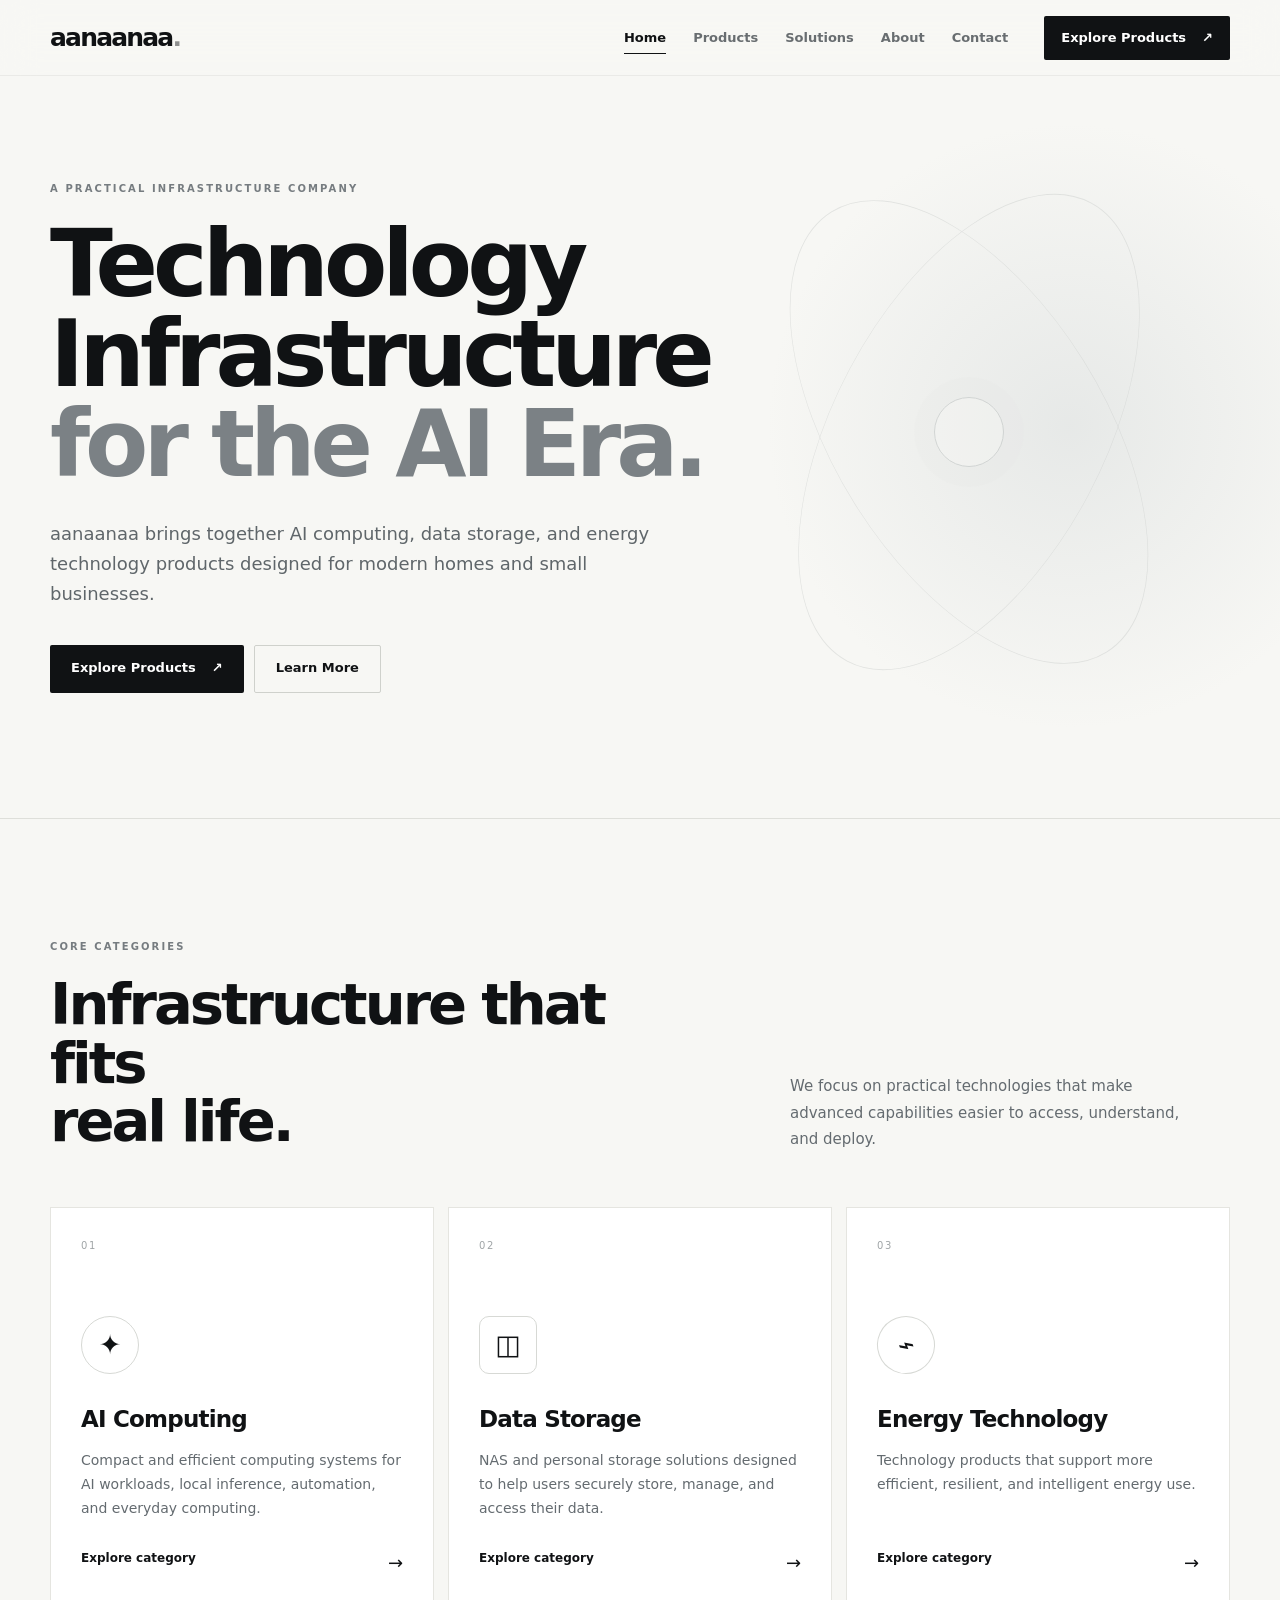
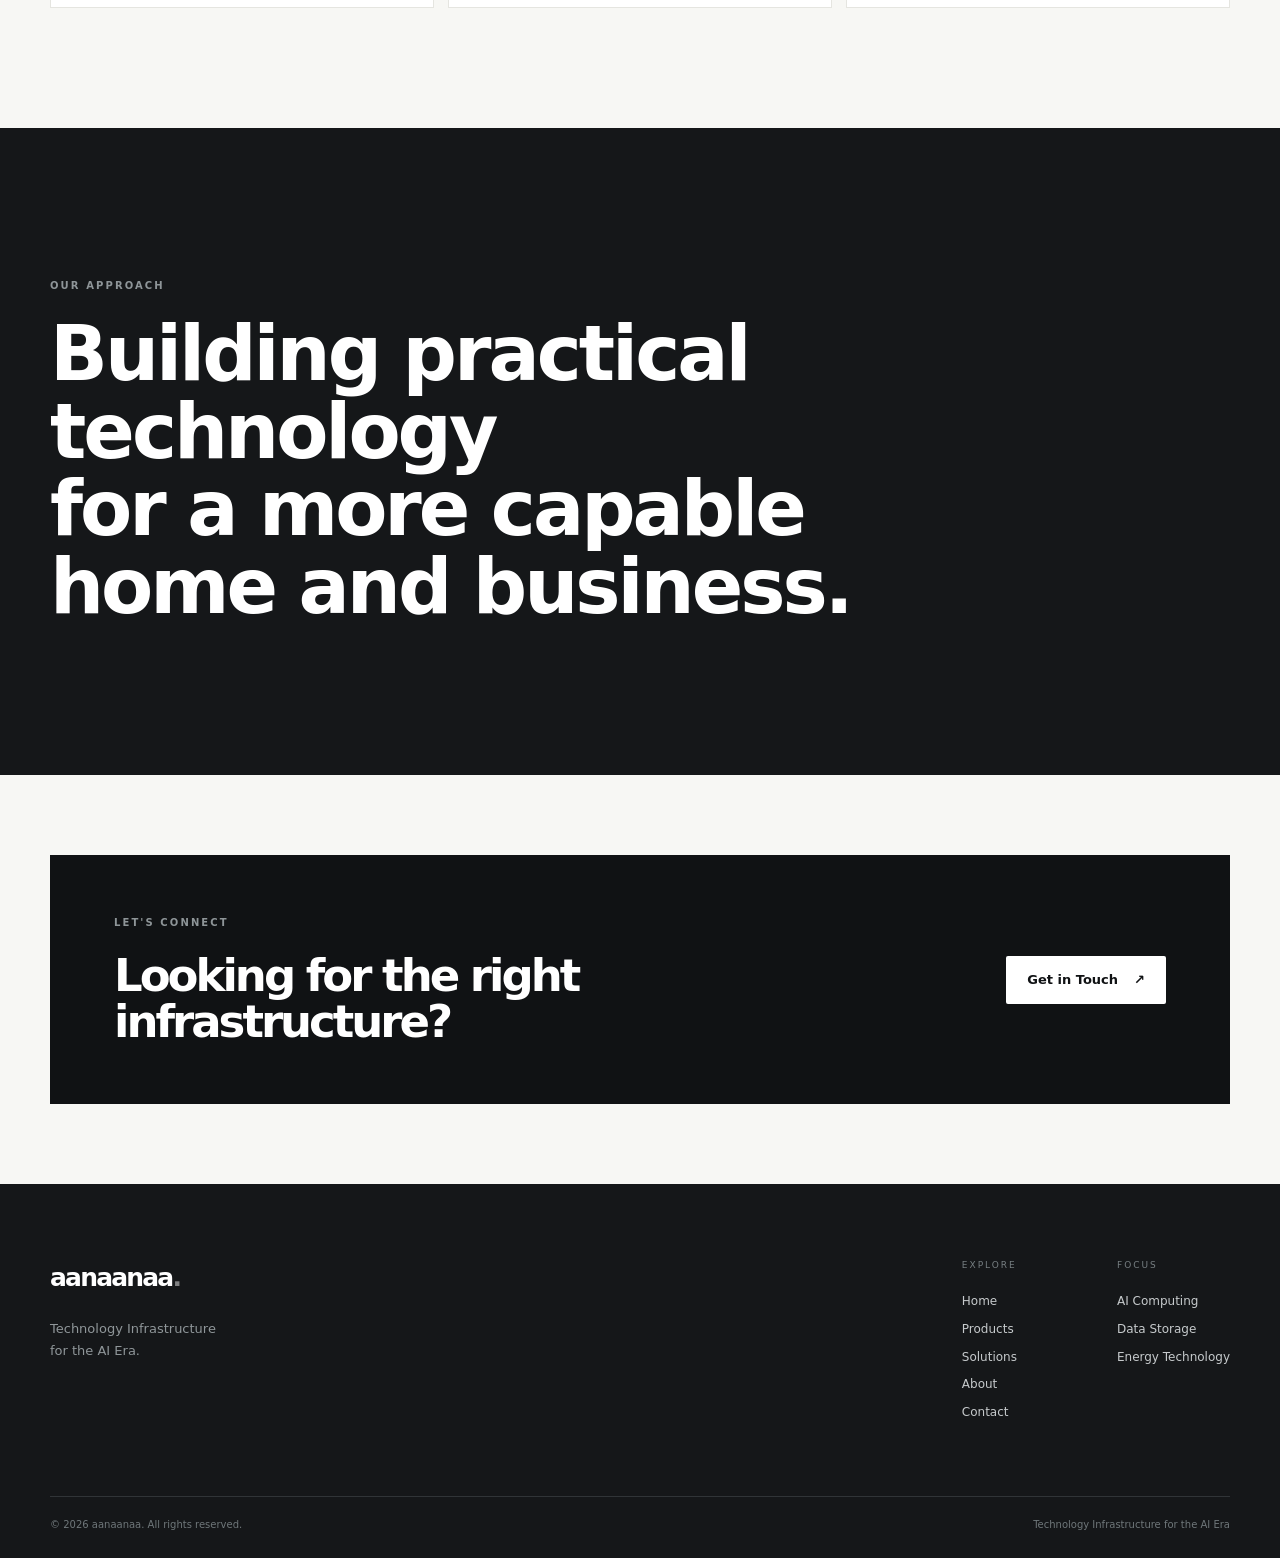
==== index.html @ 5a6df0cb "Add files via upload" ====
<!doctype html>
<html lang="en">
<head>
  <meta charset="UTF-8">
  <meta name="viewport" content="width=device-width, initial-scale=1.0">
  <meta name="description" content="aanaanaa — Technology Infrastructure for the AI Era. AI computing, data storage, and energy technology for modern homes and small businesses.">
  <meta name="theme-color" content="#f7f7f4">
  <title>aanaanaa — Technology Infrastructure for the AI Era</title>
  <link rel="icon" href="assets/favicon.svg" type="image/svg+xml">
  <link rel="stylesheet" href="assets/styles.css">
</head>
<body>
  <div id="site-header"></div>
  <main>
    <section class="hero">
      <div class="grid-glow"></div>
      <div class="container hero-inner">
        <div class="eyebrow reveal">A PRACTICAL INFRASTRUCTURE COMPANY</div>
        <h1 class="reveal delay-1">Technology Infrastructure<br><span>for the AI Era.</span></h1>
        <p class="hero-copy reveal delay-2">aanaanaa brings together AI computing, data storage, and energy technology products designed for modern homes and small businesses.</p>
        <div class="hero-actions reveal delay-3">
          <a class="button button-dark" href="products.html">Explore Products <span>↗</span></a>
          <a class="button button-ghost" href="about.html">Learn More</a>
        </div>
      </div>
      <div class="hero-orbit" aria-hidden="true">
        <div class="orbit orbit-a"></div><div class="orbit orbit-b"></div><div class="orbit-core"></div>
      </div>
    </section>

    <section class="section categories">
      <div class="container">
        <div class="section-heading">
          <div>
            <div class="eyebrow">CORE CATEGORIES</div>
            <h2>Infrastructure that fits<br>real life.</h2>
          </div>
          <p>We focus on practical technologies that make advanced capabilities easier to access, understand, and deploy.</p>
        </div>
        <div class="category-grid">
          <a class="category-card reveal" href="products.html#ai-computing">
            <div class="card-number">01</div>
            <div class="icon icon-ai">✦</div>
            <h3>AI Computing</h3>
            <p>Compact and efficient computing systems for AI workloads, local inference, automation, and everyday computing.</p>
            <span class="card-link">Explore category <b>→</b></span>
          </a>
          <a class="category-card reveal delay-1" href="products.html#data-storage">
            <div class="card-number">02</div>
            <div class="icon icon-storage">◫</div>
            <h3>Data Storage</h3>
            <p>NAS and personal storage solutions designed to help users securely store, manage, and access their data.</p>
            <span class="card-link">Explore category <b>→</b></span>
          </a>
          <a class="category-card reveal delay-2" href="products.html#energy">
            <div class="card-number">03</div>
            <div class="icon icon-energy">⌁</div>
            <h3>Energy Technology</h3>
            <p>Technology products that support more efficient, resilient, and intelligent energy use.</p>
            <span class="card-link">Explore category <b>→</b></span>
          </a>
        </div>
      </div>
    </section>

    <section class="statement">
      <div class="container statement-inner">
        <div class="eyebrow">OUR APPROACH</div>
        <h2>Building practical technology<br>for a more capable home and business.</h2>
      </div>
    </section>

    <section class="section home-cta">
      <div class="container cta-panel">
        <div>
          <div class="eyebrow">LET'S CONNECT</div>
          <h2>Looking for the right<br>infrastructure?</h2>
        </div>
        <a class="button button-light" href="contact.html">Get in Touch <span>↗</span></a>
      </div>
    </section>
  </main>
  <div id="site-footer"></div>
  <script src="assets/site.js"></script>
</body>
</html>
---- assets/styles.css ----
:root{--ink:#101214;--muted:#646b70;--paper:#f7f7f4;--white:#fff;--line:#dedfda;--soft:#ecece7;--dark:#151719;--max:1180px}
*{box-sizing:border-box}html{scroll-behavior:smooth}body{margin:0;background:var(--paper);color:var(--ink);font-family:Inter,ui-sans-serif,system-ui,-apple-system,BlinkMacSystemFont,"Segoe UI",sans-serif;line-height:1.55;-webkit-font-smoothing:antialiased}a{color:inherit;text-decoration:none}button,input,textarea{font:inherit}.container{width:min(calc(100% - 48px),var(--max));margin:auto}.site-header{height:76px;position:sticky;top:0;z-index:50;background:rgba(247,247,244,.88);backdrop-filter:blur(18px);border-bottom:1px solid rgba(0,0,0,.05)}.nav-wrap{height:76px;display:flex;align-items:center;gap:36px}.logo{font-size:25px;font-weight:760;letter-spacing:-1.8px}.logo span{opacity:.45}.nav{display:flex;align-items:center;gap:27px;margin-left:auto}.nav a{font-size:13px;font-weight:600;color:#686d70;position:relative;padding:8px 0}.nav a:after{content:"";position:absolute;left:0;bottom:2px;width:0;height:1px;background:var(--ink);transition:.25s}.nav a:hover,.nav a.active{color:var(--ink)}.nav a:hover:after,.nav a.active:after{width:100%}.nav-cta,.button{display:inline-flex;align-items:center;justify-content:center;gap:16px;border:0;cursor:pointer;font-weight:650;font-size:13px;transition:transform .25s,background .25s,box-shadow .25s}.nav-cta{background:var(--ink);color:white;padding:12px 17px;border-radius:2px}.nav-cta:hover,.button:hover{transform:translateY(-2px)}.menu-toggle{display:none;margin-left:auto;background:none;border:0;width:40px;height:40px}.menu-toggle span{display:block;width:22px;height:1px;background:var(--ink);margin:6px auto}
.hero{min-height:690px;position:relative;overflow:hidden;border-bottom:1px solid var(--line);display:flex;align-items:center}.hero-inner{position:relative;z-index:2;padding:105px 0 125px}.eyebrow{font-size:10px;letter-spacing:2.1px;font-weight:750;color:#767c80;margin-bottom:22px}.hero h1{font-size:clamp(54px,7.2vw,94px);line-height:.98;letter-spacing:-5px;max-width:930px;margin:0 0 30px;font-weight:730}.hero h1 span{color:#7b8185}.hero-copy{max-width:600px;font-size:18px;line-height:1.65;color:#5f666a;margin:0 0 36px}.hero-actions{display:flex;gap:10px}.button{min-height:48px;padding:0 21px;border-radius:2px}.button-dark{background:var(--ink);color:#fff}.button-dark:hover{background:#303337}.button-ghost{border:1px solid #cfd1cc;color:var(--ink);background:transparent}.button-light{background:#fff;color:var(--ink)}.grid-glow{position:absolute;width:680px;height:680px;right:-130px;top:10px;background:radial-gradient(circle at center,rgba(188,196,199,.28),transparent 63%)}.hero-orbit{position:absolute;right:4%;top:13%;width:520px;height:520px;opacity:.45}.orbit{position:absolute;border:1px solid #c9ccca;border-radius:50%;inset:0}.orbit-a{transform:rotate(28deg) scaleX(.52)}.orbit-b{transform:rotate(-32deg) scaleX(.52)}.orbit-core{position:absolute;width:70px;height:70px;border:1px solid #afb4b4;border-radius:50%;left:calc(50% - 35px);top:calc(50% - 35px);background:rgba(247,247,244,.75);box-shadow:0 0 0 20px rgba(200,205,205,.08)}
.section{padding:120px 0}.section-heading{display:grid;grid-template-columns:1.2fr .8fr;gap:80px;align-items:end;margin-bottom:55px}.section-heading h2,.statement h2,.cta-panel h2{font-size:clamp(38px,4.5vw,61px);line-height:1.02;letter-spacing:-3px;margin:0;font-weight:700}.section-heading p{margin:0;color:var(--muted);font-size:15px;max-width:390px;line-height:1.75}.category-grid{display:grid;grid-template-columns:repeat(3,1fr);gap:14px}.category-card{background:#fff;border:1px solid #e5e5e0;padding:30px;min-height:390px;position:relative;transition:.3s;display:flex;flex-direction:column}.category-card:hover{transform:translateY(-6px);box-shadow:0 18px 50px rgba(0,0,0,.08)}.card-number{font-size:10px;letter-spacing:1.6px;color:#a0a5a7}.icon{width:58px;height:58px;border:1px solid #d7d9d5;display:grid;place-items:center;font-size:27px;margin:62px 0 28px}.icon-ai{border-radius:50%}.icon-storage{border-radius:10px}.icon-energy{border-radius:50%;transform:rotate(-20deg)}.category-card h3{font-size:23px;letter-spacing:-.8px;margin:0 0 12px}.category-card p{font-size:14px;color:var(--muted);line-height:1.7;margin:0}.card-link{margin-top:auto;padding-top:28px;font-size:12px;font-weight:700}.card-link b{float:right;font-size:18px;font-weight:400}.statement{background:var(--dark);color:#fff;padding:150px 0}.statement .eyebrow{color:#8e9598}.statement h2{font-size:clamp(42px,6vw,76px);max-width:930px}.home-cta{padding:80px 0}.cta-panel{background:var(--ink);color:#fff;padding:60px 64px;display:flex;align-items:center;justify-content:space-between;gap:40px}.cta-panel .eyebrow{color:#8e9598}.cta-panel h2{font-size:45px}.page-hero{padding:125px 0 100px;border-bottom:1px solid var(--line)}.page-hero h1{font-size:clamp(52px,7vw,88px);line-height:.98;letter-spacing:-5px;margin:0 0 30px}.page-lead{font-size:18px;max-width:650px;color:var(--muted);line-height:1.65}.product-section{padding-top:105px}.product-section.alt{background:#f0f0ec}.product-heading{display:grid;grid-template-columns:1fr 390px;gap:70px;align-items:end;margin-bottom:45px}.product-heading h2{font-size:45px;letter-spacing:-2px;margin:0}.product-heading p{margin:0;color:var(--muted);font-size:14px}.product-grid{display:grid;grid-template-columns:repeat(4,1fr);gap:14px}.product-card{background:#fff;border:1px solid #e1e2dd;transition:.3s}.product-card:hover{transform:translateY(-4px);box-shadow:0 15px 40px rgba(0,0,0,.07)}.product-visual{height:205px;background:#e7e8e4;display:grid;place-items:center;overflow:hidden;position:relative}.product-visual span{font-size:11px;letter-spacing:3px;font-weight:800;color:#8b9192}.visual-compute:before,.visual-edge:before,.visual-local:before,.visual-high:before{content:"";position:absolute;width:90px;height:90px;border:1px solid #9da3a4;transform:rotate(45deg)}.visual-compute:after,.visual-edge:after,.visual-local:after,.visual-high:after{content:"";position:absolute;width:25px;height:25px;border:1px solid #9da3a4;border-radius:50%}.visual-nas:before,.visual-network:before,.visual-cloud:before,.visual-access:before{content:"";width:100px;height:70px;border:1px solid #9da3a4;box-shadow:0 14px 0 -13px #9da3a4,0 28px 0 -13px #9da3a4}.visual-home-energy:before,.visual-battery:before,.visual-solar:before,.visual-smart:before{content:"";width:120px;height:55px;border:1px solid #9da3a4;border-radius:100px}.visual-solar:after{content:"";position:absolute;width:1px;height:100px;background:#9da3a4}.product-meta{padding:23px}.product-meta small{font-size:9px;letter-spacing:1.5px;color:#94999b}.product-meta h3{font-size:17px;letter-spacing:-.3px;line-height:1.25;margin:9px 0 9px}.product-meta p{font-size:12px;color:var(--muted);line-height:1.6;margin:0}.solution-grid{display:grid;grid-template-columns:1fr 1fr;gap:14px}.solution-card{background:#fff;border:1px solid #e1e2dd}.solution-card.large{grid-column:span 2;display:grid;grid-template-columns:1.15fr .85fr}.solution-art{min-height:285px;background:#e7e8e4;position:relative;overflow:hidden}.solution-copy{padding:32px}.solution-copy .eyebrow{margin-bottom:16px}.solution-copy h2{font-size:28px;letter-spacing:-1px;margin:0 0 12px}.solution-copy p{font-size:14px;color:var(--muted);margin:0;line-height:1.7}.art-ai i{position:absolute;border:1px solid #a4aaab;border-radius:50%;width:180px;height:180px;left:50%;top:50%;transform:translate(-50%,-50%)}.art-ai i:nth-child(2){transform:translate(-50%,-50%) rotate(60deg) scaleX(.55)}.art-ai i:nth-child(3){transform:translate(-50%,-50%) rotate(-60deg) scaleX(.55)}.art-data .data-stack{position:absolute;left:50%;top:50%;width:130px;height:80px;border:1px solid #9da3a4;transform:translate(-50%,-50%);box-shadow:0 18px 0 -1px #e7e8e4,0 18px 0 0 #9da3a4,0 36px 0 -1px #e7e8e4,0 36px 0 0 #9da3a4}.art-energy .energy-line{position:absolute;left:20%;right:20%;top:52%;height:1px;background:#9da3a4;transform:rotate(-15deg);box-shadow:0 30px 0 #b6bbbc}.art-business{display:flex;align-items:center;justify-content:center}.art-business span{font-size:10px;letter-spacing:2px;color:#7d8385}.two-col{display:grid;grid-template-columns:1fr 1fr;gap:80px}.prose{max-width:650px}.prose p{font-size:17px;color:var(--muted);line-height:1.8}.prose .lead{font-size:26px;color:var(--ink);line-height:1.45;letter-spacing:-.6px;margin-top:0}.values{background:#efefeb}.value-grid{display:grid;grid-template-columns:repeat(3,1fr);gap:14px}.value-grid article{background:#fff;padding:35px;min-height:230px;border:1px solid #e1e2dd}.value-grid span{font-size:10px;letter-spacing:2px;color:#909597}.value-grid h3{font-size:21px;letter-spacing:-.5px;margin:48px 0 10px}.value-grid p{font-size:13px;color:var(--muted);line-height:1.65}.contact-section{padding-top:80px}.contact-layout{display:grid;grid-template-columns:.8fr 1.2fr;gap:110px}.contact-note h2{font-size:54px;line-height:1.02;letter-spacing:-3px;margin:0 0 25px}.contact-note p{color:var(--muted);font-size:15px;line-height:1.75;max-width:390px}.contact-rule{height:1px;background:var(--line);margin:40px 0 18px}.contact-note small{font-size:11px;line-height:1.6;color:#8b9092;display:block;max-width:390px}.contact-form{display:flex;flex-direction:column;gap:27px}.contact-form label{font-size:12px;font-weight:700}.contact-form label>span{color:#8d5b5b}.contact-form label small{font-weight:400;color:#9a9ea0;margin-left:7px}.contact-form input,.contact-form textarea{display:block;width:100%;border:0;border-bottom:1px solid #bfc2be;background:transparent;padding:13px 0 12px;outline:none;border-radius:0;color:var(--ink);resize:vertical}.contact-form input:focus,.contact-form textarea:focus{border-color:var(--ink)}.contact-form input.invalid,.contact-form textarea.invalid{border-color:#a76565}.contact-form em{display:none;font-size:10px;color:#a76565;font-style:normal;margin-top:5px}.contact-form input.invalid+em,.contact-form textarea.invalid+em{display:block}.form-status{font-size:12px;line-height:1.6}.form-status.success{color:#526858}.form-status.error{color:#9b5d5d}.site-footer{background:var(--dark);color:#fff;padding:75px 0 25px}.footer-top{display:flex;justify-content:space-between;gap:60px;padding-bottom:75px}.logo-light{color:#fff}.footer-top p{font-size:13px;color:#8f9699;line-height:1.7;margin:20px 0 0}.footer-links{display:flex;gap:100px}.footer-links div{display:flex;flex-direction:column;gap:9px}.footer-links small{font-size:9px;letter-spacing:2px;color:#777f82;margin-bottom:10px}.footer-links a{font-size:12px;color:#c6cacc}.footer-links a:hover{color:#fff}.footer-bottom{border-top:1px solid #303437;padding-top:20px;display:flex;justify-content:space-between;color:#6f777a;font-size:10px}.reveal{opacity:0;transform:translateY(16px);transition:opacity .7s ease,transform .7s ease}.reveal.visible{opacity:1;transform:none}.delay-1{transition-delay:.08s}.delay-2{transition-delay:.16s}.delay-3{transition-delay:.24s}
@media(max-width:900px){.container{width:min(calc(100% - 32px),var(--max))}.nav{display:none}.nav-cta{display:none}.menu-toggle{display:block}.menu-open .nav{display:flex;position:absolute;top:76px;left:0;right:0;background:var(--paper);border-bottom:1px solid var(--line);padding:20px 16px;flex-direction:column;align-items:flex-start;gap:4px}.menu-open .nav a{width:100%;padding:12px 0}.hero{min-height:650px}.hero-orbit{right:-170px;top:30%;width:400px;height:400px;opacity:.25}.hero h1,.page-hero h1{letter-spacing:-3px}.section{padding:85px 0}.section-heading,.product-heading,.two-col,.contact-layout{grid-template-columns:1fr;gap:25px}.category-grid,.product-grid{grid-template-columns:1fr 1fr}.category-card{min-height:340px}.product-grid{gap:10px}.product-visual{height:170px}.solution-grid{grid-template-columns:1fr}.solution-card.large{grid-column:auto;display:block}.solution-art{min-height:230px}.value-grid{grid-template-columns:1fr}.contact-layout{gap:55px}.cta-panel{padding:40px 28px;align-items:flex-start;flex-direction:column}.cta-panel h2{font-size:37px}.footer-top{flex-direction:column;padding-bottom:45px}.footer-links{gap:70px}.footer-bottom{flex-direction:column;gap:8px}}
@media(max-width:560px){.hero-inner{padding:85px 0 110px}.hero h1{font-size:50px}.hero-copy{font-size:16px}.hero-actions{flex-direction:column;align-items:flex-start}.button{width:100%}.category-grid,.product-grid{grid-template-columns:1fr}.category-card{min-height:330px}.page-hero{padding:90px 0 75px}.page-hero h1{font-size:50px}.product-heading h2{font-size:38px}.solution-copy{padding:26px}.statement{padding:95px 0}.statement h2{font-size:42px}.footer-links{gap:40px}.footer-bottom{font-size:9px}}
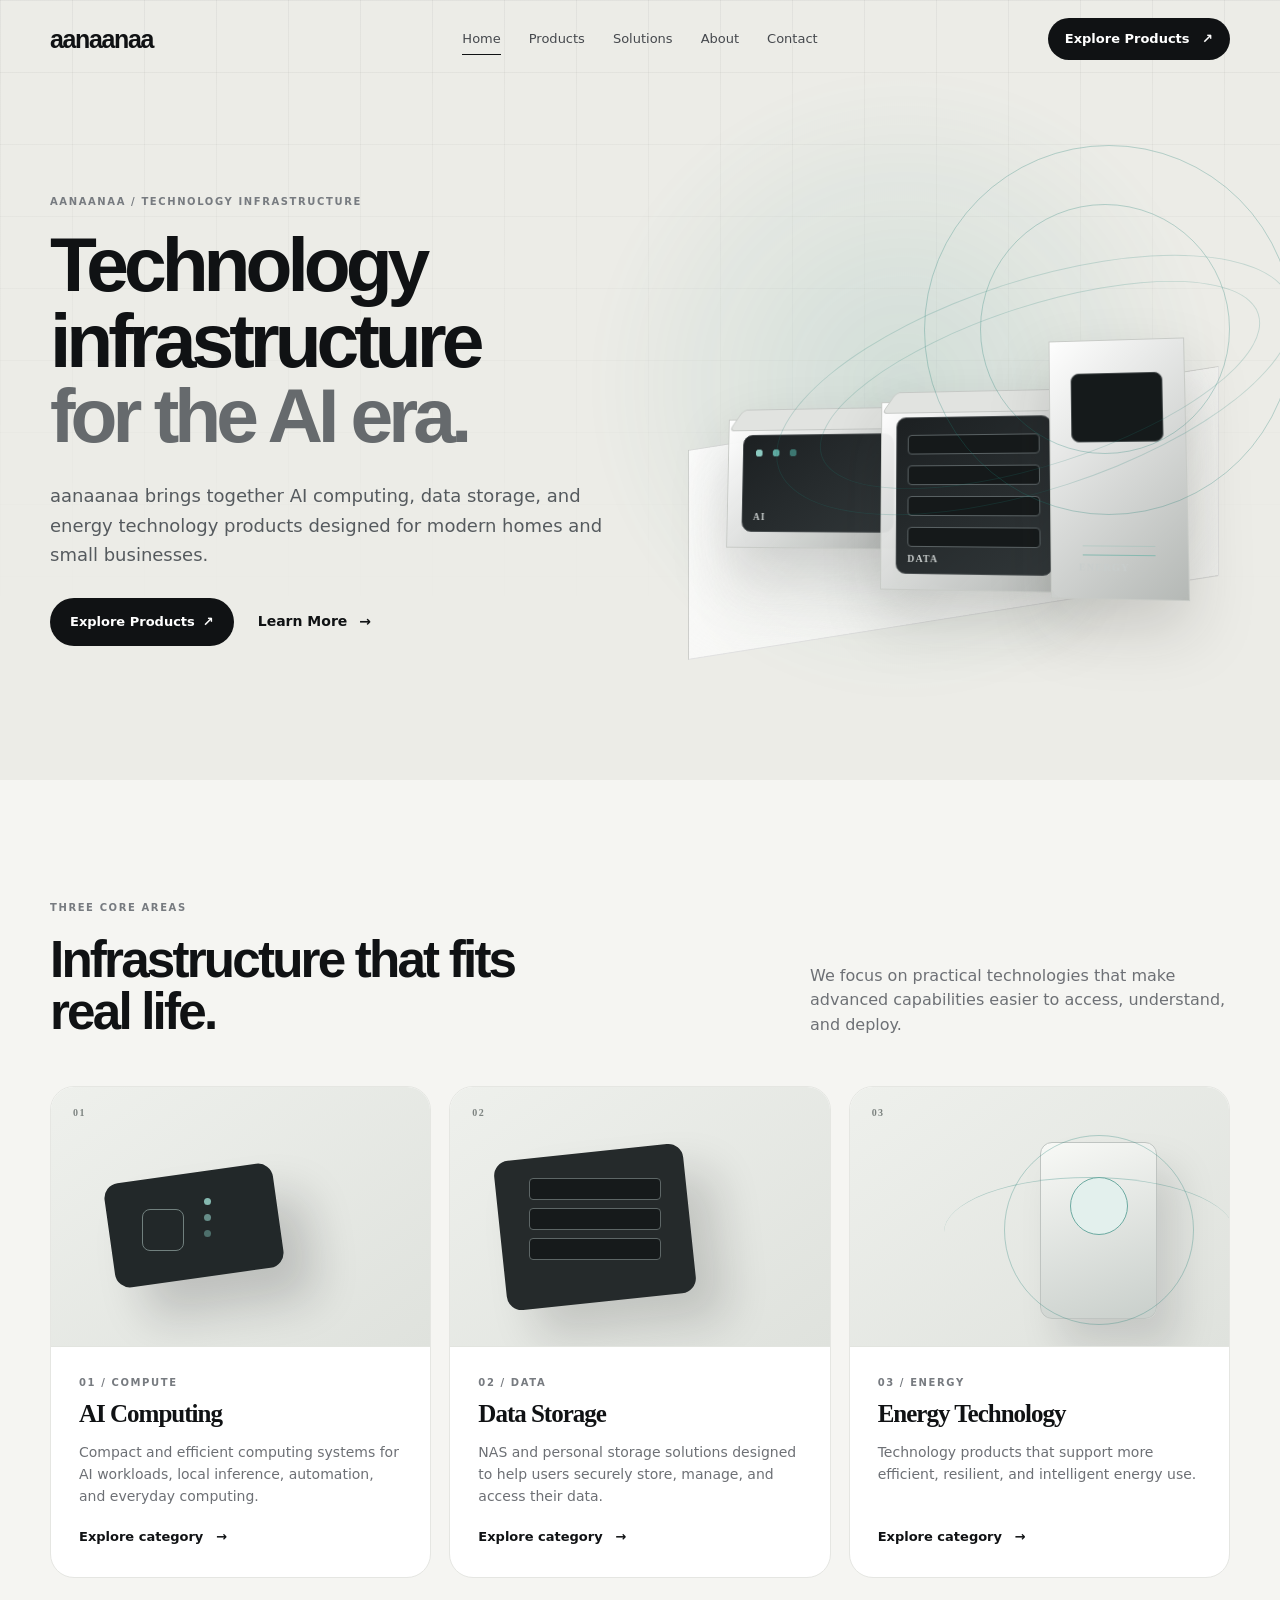
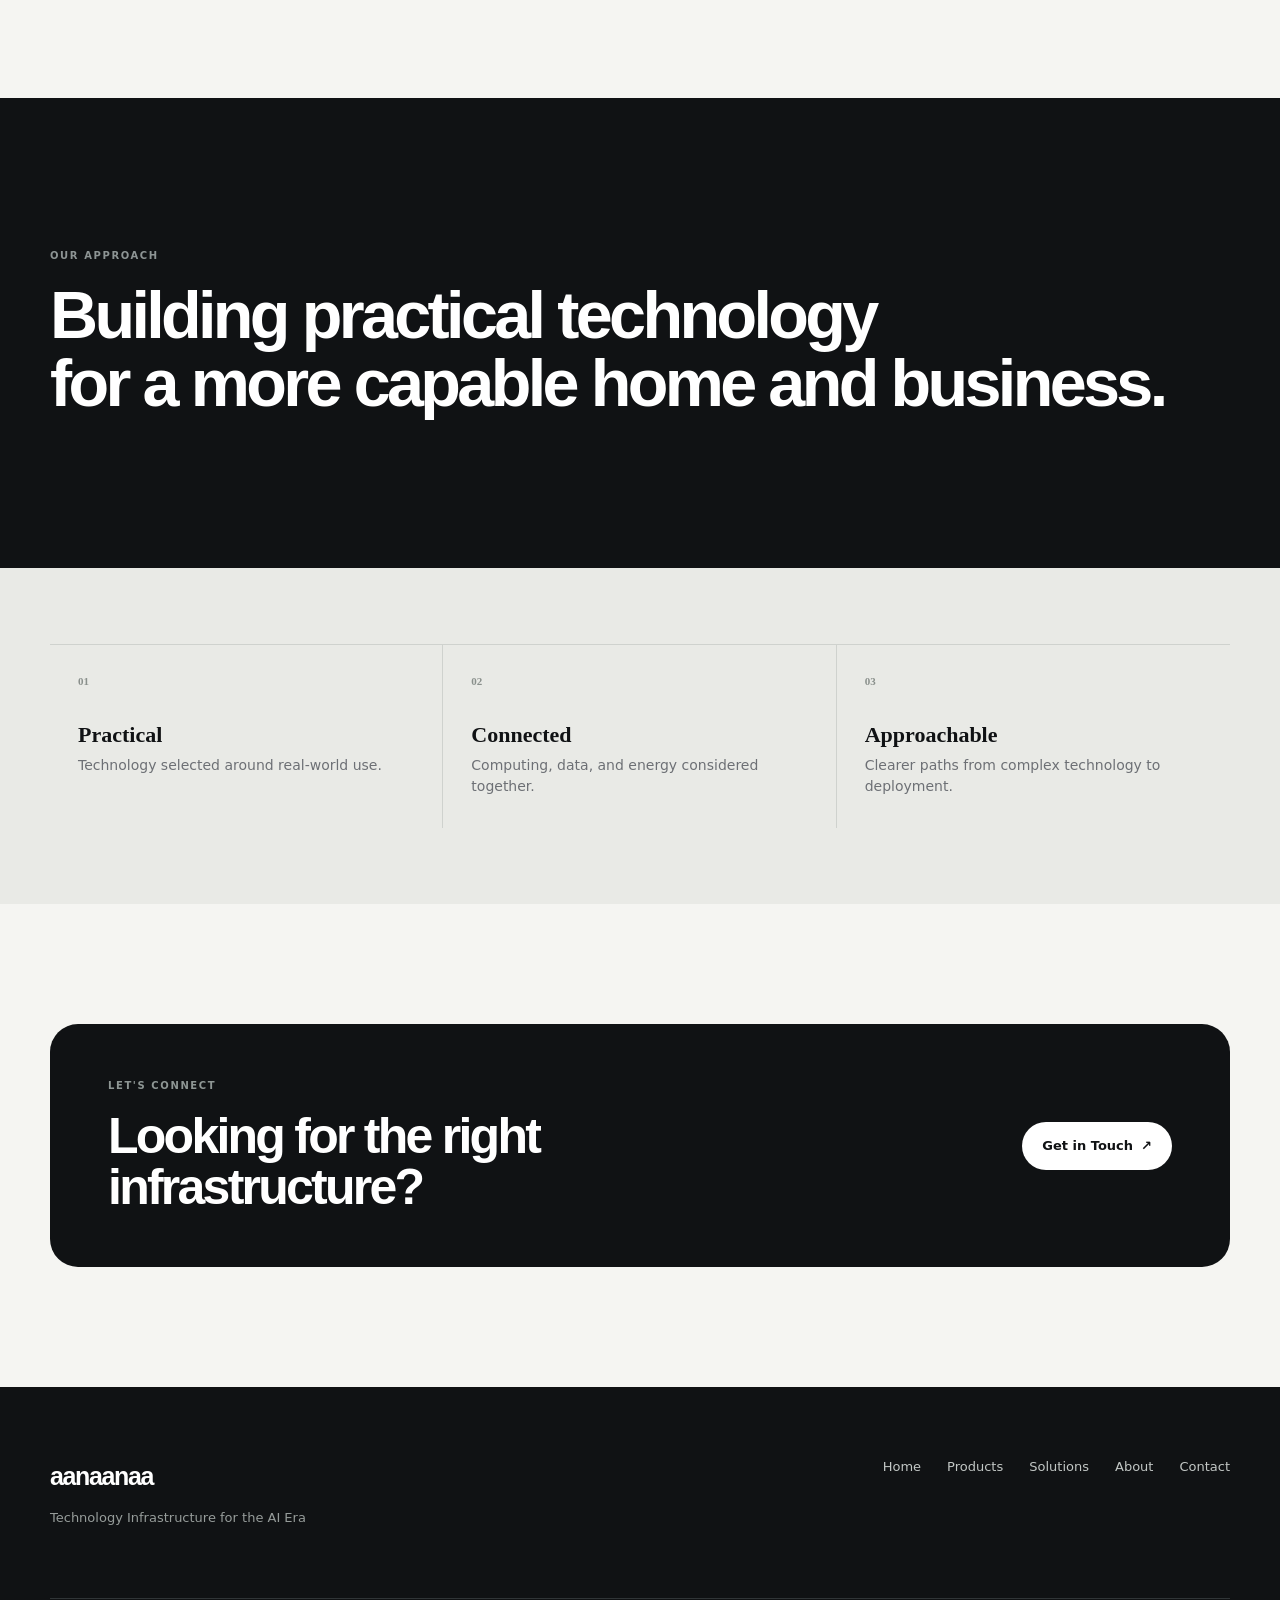
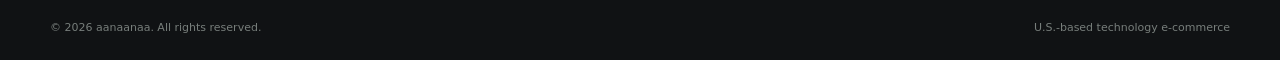
==== commit 757d46ec: "Add files via upload" ====
--- a/index.html
+++ b/index.html
@@ -1,10 +1,10 @@
 <!doctype html>
 <html lang="en">
 <head>
-  <meta charset="UTF-8">
-  <meta name="viewport" content="width=device-width, initial-scale=1.0">
-  <meta name="description" content="aanaanaa — Technology Infrastructure for the AI Era. AI computing, data storage, and energy technology for modern homes and small businesses.">
-  <meta name="theme-color" content="#f7f7f4">
+  <meta charset="utf-8">
+  <meta name="viewport" content="width=device-width,initial-scale=1">
+  <meta name="description" content="aanaanaa brings together AI computing, data storage, and energy technology for modern homes and small businesses.">
+  <meta name="theme-color" content="#f5f5f2">
   <title>aanaanaa — Technology Infrastructure for the AI Era</title>
   <link rel="icon" href="assets/favicon.svg" type="image/svg+xml">
   <link rel="stylesheet" href="assets/styles.css">
@@ -13,51 +13,59 @@
   <div id="site-header"></div>
   <main>
     <section class="hero">
-      <div class="grid-glow"></div>
-      <div class="container hero-inner">
-        <div class="eyebrow reveal">A PRACTICAL INFRASTRUCTURE COMPANY</div>
-        <h1 class="reveal delay-1">Technology Infrastructure<br><span>for the AI Era.</span></h1>
-        <p class="hero-copy reveal delay-2">aanaanaa brings together AI computing, data storage, and energy technology products designed for modern homes and small businesses.</p>
-        <div class="hero-actions reveal delay-3">
-          <a class="button button-dark" href="products.html">Explore Products <span>↗</span></a>
-          <a class="button button-ghost" href="about.html">Learn More</a>
+      <div class="hero-grid" aria-hidden="true"></div>
+      <div class="hero-glow" aria-hidden="true"></div>
+      <div class="container hero-layout">
+        <div class="hero-copy">
+          <p class="eyebrow reveal">AANAANAA / TECHNOLOGY INFRASTRUCTURE</p>
+          <h1 class="reveal delay-1">Technology infrastructure<br><span>for the AI era.</span></h1>
+          <p class="hero-lead reveal delay-2">aanaanaa brings together AI computing, data storage, and energy technology products designed for modern homes and small businesses.</p>
+          <div class="actions reveal delay-3">
+            <a class="button button-dark" href="products.html">Explore Products <span>↗</span></a>
+            <a class="text-link" href="about.html">Learn More <span>→</span></a>
+          </div>
         </div>
-      </div>
-      <div class="hero-orbit" aria-hidden="true">
-        <div class="orbit orbit-a"></div><div class="orbit orbit-b"></div><div class="orbit-core"></div>
+        <div class="hero-visual reveal delay-2" aria-label="Abstract representation of computing, storage and energy infrastructure">
+          <div class="visual-floor"></div>
+          <div class="device device-compute">
+            <div class="device-top"></div><div class="device-front"></div>
+            <span class="device-label">AI</span><i></i><i></i><i></i>
+          </div>
+          <div class="device device-storage">
+            <div class="device-top"></div><div class="device-front"></div>
+            <span class="device-label">DATA</span><b></b><b></b><b></b><b></b>
+          </div>
+          <div class="device device-energy">
+            <div class="energy-screen"></div><div class="energy-line"></div>
+            <span class="device-label">ENERGY</span>
+          </div>
+          <div class="signal signal-a"></div><div class="signal signal-b"></div>
+          <div class="hero-orbit orbit-1"></div><div class="hero-orbit orbit-2"></div>
+        </div>
       </div>
     </section>
 
     <section class="section categories">
       <div class="container">
-        <div class="section-heading">
+        <div class="section-head reveal">
           <div>
-            <div class="eyebrow">CORE CATEGORIES</div>
+            <p class="eyebrow">THREE CORE AREAS</p>
             <h2>Infrastructure that fits<br>real life.</h2>
           </div>
           <p>We focus on practical technologies that make advanced capabilities easier to access, understand, and deploy.</p>
         </div>
         <div class="category-grid">
           <a class="category-card reveal" href="products.html#ai-computing">
-            <div class="card-number">01</div>
-            <div class="icon icon-ai">✦</div>
-            <h3>AI Computing</h3>
-            <p>Compact and efficient computing systems for AI workloads, local inference, automation, and everyday computing.</p>
-            <span class="card-link">Explore category <b>→</b></span>
+            <div class="category-art art-compute"><span>01</span><div class="mini-chip"></div><div class="mini-grid"></div></div>
+            <div class="category-content"><p class="eyebrow">01 / COMPUTE</p><h3>AI Computing</h3><p>Compact and efficient computing systems for AI workloads, local inference, automation, and everyday computing.</p><span class="card-link">Explore category <b>→</b></span></div>
           </a>
           <a class="category-card reveal delay-1" href="products.html#data-storage">
-            <div class="card-number">02</div>
-            <div class="icon icon-storage">◫</div>
-            <h3>Data Storage</h3>
-            <p>NAS and personal storage solutions designed to help users securely store, manage, and access their data.</p>
-            <span class="card-link">Explore category <b>→</b></span>
+            <div class="category-art art-storage"><span>02</span><div class="storage-bay"></div><div class="storage-bay"></div><div class="storage-bay"></div></div>
+            <div class="category-content"><p class="eyebrow">02 / DATA</p><h3>Data Storage</h3><p>NAS and personal storage solutions designed to help users securely store, manage, and access their data.</p><span class="card-link">Explore category <b>→</b></span></div>
           </a>
           <a class="category-card reveal delay-2" href="products.html#energy">
-            <div class="card-number">03</div>
-            <div class="icon icon-energy">⌁</div>
-            <h3>Energy Technology</h3>
-            <p>Technology products that support more efficient, resilient, and intelligent energy use.</p>
-            <span class="card-link">Explore category <b>→</b></span>
+            <div class="category-art art-energy"><span>03</span><div class="energy-core"></div><div class="energy-ring"></div><div class="energy-path"></div></div>
+            <div class="category-content"><p class="eyebrow">03 / ENERGY</p><h3>Energy Technology</h3><p>Technology products that support more efficient, resilient, and intelligent energy use.</p><span class="card-link">Explore category <b>→</b></span></div>
           </a>
         </div>
       </div>
@@ -65,17 +73,22 @@
 
     <section class="statement">
       <div class="container statement-inner">
-        <div class="eyebrow">OUR APPROACH</div>
-        <h2>Building practical technology<br>for a more capable home and business.</h2>
+        <p class="eyebrow reveal">OUR APPROACH</p>
+        <h2 class="reveal delay-1">Building practical technology<br>for a more capable home and business.</h2>
       </div>
     </section>
 
-    <section class="section home-cta">
+    <section class="section proof-strip">
+      <div class="container proof-grid">
+        <div><span>01</span><strong>Practical</strong><p>Technology selected around real-world use.</p></div>
+        <div><span>02</span><strong>Connected</strong><p>Computing, data, and energy considered together.</p></div>
+        <div><span>03</span><strong>Approachable</strong><p>Clearer paths from complex technology to deployment.</p></div>
+      </div>
+    </section>
+
+    <section class="section">
       <div class="container cta-panel">
-        <div>
-          <div class="eyebrow">LET'S CONNECT</div>
-          <h2>Looking for the right<br>infrastructure?</h2>
-        </div>
+        <div><p class="eyebrow">LET'S CONNECT</p><h2>Looking for the right<br>infrastructure?</h2></div>
         <a class="button button-light" href="contact.html">Get in Touch <span>↗</span></a>
       </div>
     </section>
@@ -83,4 +96,4 @@
   <div id="site-footer"></div>
   <script src="assets/site.js"></script>
 </body>
-</html>+</html>
--- a/assets/styles.css
+++ b/assets/styles.css
@@ -1,6 +1,17 @@
-:root{--ink:#101214;--muted:#646b70;--paper:#f7f7f4;--white:#fff;--line:#dedfda;--soft:#ecece7;--dark:#151719;--max:1180px}
-*{box-sizing:border-box}html{scroll-behavior:smooth}body{margin:0;background:var(--paper);color:var(--ink);font-family:Inter,ui-sans-serif,system-ui,-apple-system,BlinkMacSystemFont,"Segoe UI",sans-serif;line-height:1.55;-webkit-font-smoothing:antialiased}a{color:inherit;text-decoration:none}button,input,textarea{font:inherit}.container{width:min(calc(100% - 48px),var(--max));margin:auto}.site-header{height:76px;position:sticky;top:0;z-index:50;background:rgba(247,247,244,.88);backdrop-filter:blur(18px);border-bottom:1px solid rgba(0,0,0,.05)}.nav-wrap{height:76px;display:flex;align-items:center;gap:36px}.logo{font-size:25px;font-weight:760;letter-spacing:-1.8px}.logo span{opacity:.45}.nav{display:flex;align-items:center;gap:27px;margin-left:auto}.nav a{font-size:13px;font-weight:600;color:#686d70;position:relative;padding:8px 0}.nav a:after{content:"";position:absolute;left:0;bottom:2px;width:0;height:1px;background:var(--ink);transition:.25s}.nav a:hover,.nav a.active{color:var(--ink)}.nav a:hover:after,.nav a.active:after{width:100%}.nav-cta,.button{display:inline-flex;align-items:center;justify-content:center;gap:16px;border:0;cursor:pointer;font-weight:650;font-size:13px;transition:transform .25s,background .25s,box-shadow .25s}.nav-cta{background:var(--ink);color:white;padding:12px 17px;border-radius:2px}.nav-cta:hover,.button:hover{transform:translateY(-2px)}.menu-toggle{display:none;margin-left:auto;background:none;border:0;width:40px;height:40px}.menu-toggle span{display:block;width:22px;height:1px;background:var(--ink);margin:6px auto}
-.hero{min-height:690px;position:relative;overflow:hidden;border-bottom:1px solid var(--line);display:flex;align-items:center}.hero-inner{position:relative;z-index:2;padding:105px 0 125px}.eyebrow{font-size:10px;letter-spacing:2.1px;font-weight:750;color:#767c80;margin-bottom:22px}.hero h1{font-size:clamp(54px,7.2vw,94px);line-height:.98;letter-spacing:-5px;max-width:930px;margin:0 0 30px;font-weight:730}.hero h1 span{color:#7b8185}.hero-copy{max-width:600px;font-size:18px;line-height:1.65;color:#5f666a;margin:0 0 36px}.hero-actions{display:flex;gap:10px}.button{min-height:48px;padding:0 21px;border-radius:2px}.button-dark{background:var(--ink);color:#fff}.button-dark:hover{background:#303337}.button-ghost{border:1px solid #cfd1cc;color:var(--ink);background:transparent}.button-light{background:#fff;color:var(--ink)}.grid-glow{position:absolute;width:680px;height:680px;right:-130px;top:10px;background:radial-gradient(circle at center,rgba(188,196,199,.28),transparent 63%)}.hero-orbit{position:absolute;right:4%;top:13%;width:520px;height:520px;opacity:.45}.orbit{position:absolute;border:1px solid #c9ccca;border-radius:50%;inset:0}.orbit-a{transform:rotate(28deg) scaleX(.52)}.orbit-b{transform:rotate(-32deg) scaleX(.52)}.orbit-core{position:absolute;width:70px;height:70px;border:1px solid #afb4b4;border-radius:50%;left:calc(50% - 35px);top:calc(50% - 35px);background:rgba(247,247,244,.75);box-shadow:0 0 0 20px rgba(200,205,205,.08)}
-.section{padding:120px 0}.section-heading{display:grid;grid-template-columns:1.2fr .8fr;gap:80px;align-items:end;margin-bottom:55px}.section-heading h2,.statement h2,.cta-panel h2{font-size:clamp(38px,4.5vw,61px);line-height:1.02;letter-spacing:-3px;margin:0;font-weight:700}.section-heading p{margin:0;color:var(--muted);font-size:15px;max-width:390px;line-height:1.75}.category-grid{display:grid;grid-template-columns:repeat(3,1fr);gap:14px}.category-card{background:#fff;border:1px solid #e5e5e0;padding:30px;min-height:390px;position:relative;transition:.3s;display:flex;flex-direction:column}.category-card:hover{transform:translateY(-6px);box-shadow:0 18px 50px rgba(0,0,0,.08)}.card-number{font-size:10px;letter-spacing:1.6px;color:#a0a5a7}.icon{width:58px;height:58px;border:1px solid #d7d9d5;display:grid;place-items:center;font-size:27px;margin:62px 0 28px}.icon-ai{border-radius:50%}.icon-storage{border-radius:10px}.icon-energy{border-radius:50%;transform:rotate(-20deg)}.category-card h3{font-size:23px;letter-spacing:-.8px;margin:0 0 12px}.category-card p{font-size:14px;color:var(--muted);line-height:1.7;margin:0}.card-link{margin-top:auto;padding-top:28px;font-size:12px;font-weight:700}.card-link b{float:right;font-size:18px;font-weight:400}.statement{background:var(--dark);color:#fff;padding:150px 0}.statement .eyebrow{color:#8e9598}.statement h2{font-size:clamp(42px,6vw,76px);max-width:930px}.home-cta{padding:80px 0}.cta-panel{background:var(--ink);color:#fff;padding:60px 64px;display:flex;align-items:center;justify-content:space-between;gap:40px}.cta-panel .eyebrow{color:#8e9598}.cta-panel h2{font-size:45px}.page-hero{padding:125px 0 100px;border-bottom:1px solid var(--line)}.page-hero h1{font-size:clamp(52px,7vw,88px);line-height:.98;letter-spacing:-5px;margin:0 0 30px}.page-lead{font-size:18px;max-width:650px;color:var(--muted);line-height:1.65}.product-section{padding-top:105px}.product-section.alt{background:#f0f0ec}.product-heading{display:grid;grid-template-columns:1fr 390px;gap:70px;align-items:end;margin-bottom:45px}.product-heading h2{font-size:45px;letter-spacing:-2px;margin:0}.product-heading p{margin:0;color:var(--muted);font-size:14px}.product-grid{display:grid;grid-template-columns:repeat(4,1fr);gap:14px}.product-card{background:#fff;border:1px solid #e1e2dd;transition:.3s}.product-card:hover{transform:translateY(-4px);box-shadow:0 15px 40px rgba(0,0,0,.07)}.product-visual{height:205px;background:#e7e8e4;display:grid;place-items:center;overflow:hidden;position:relative}.product-visual span{font-size:11px;letter-spacing:3px;font-weight:800;color:#8b9192}.visual-compute:before,.visual-edge:before,.visual-local:before,.visual-high:before{content:"";position:absolute;width:90px;height:90px;border:1px solid #9da3a4;transform:rotate(45deg)}.visual-compute:after,.visual-edge:after,.visual-local:after,.visual-high:after{content:"";position:absolute;width:25px;height:25px;border:1px solid #9da3a4;border-radius:50%}.visual-nas:before,.visual-network:before,.visual-cloud:before,.visual-access:before{content:"";width:100px;height:70px;border:1px solid #9da3a4;box-shadow:0 14px 0 -13px #9da3a4,0 28px 0 -13px #9da3a4}.visual-home-energy:before,.visual-battery:before,.visual-solar:before,.visual-smart:before{content:"";width:120px;height:55px;border:1px solid #9da3a4;border-radius:100px}.visual-solar:after{content:"";position:absolute;width:1px;height:100px;background:#9da3a4}.product-meta{padding:23px}.product-meta small{font-size:9px;letter-spacing:1.5px;color:#94999b}.product-meta h3{font-size:17px;letter-spacing:-.3px;line-height:1.25;margin:9px 0 9px}.product-meta p{font-size:12px;color:var(--muted);line-height:1.6;margin:0}.solution-grid{display:grid;grid-template-columns:1fr 1fr;gap:14px}.solution-card{background:#fff;border:1px solid #e1e2dd}.solution-card.large{grid-column:span 2;display:grid;grid-template-columns:1.15fr .85fr}.solution-art{min-height:285px;background:#e7e8e4;position:relative;overflow:hidden}.solution-copy{padding:32px}.solution-copy .eyebrow{margin-bottom:16px}.solution-copy h2{font-size:28px;letter-spacing:-1px;margin:0 0 12px}.solution-copy p{font-size:14px;color:var(--muted);margin:0;line-height:1.7}.art-ai i{position:absolute;border:1px solid #a4aaab;border-radius:50%;width:180px;height:180px;left:50%;top:50%;transform:translate(-50%,-50%)}.art-ai i:nth-child(2){transform:translate(-50%,-50%) rotate(60deg) scaleX(.55)}.art-ai i:nth-child(3){transform:translate(-50%,-50%) rotate(-60deg) scaleX(.55)}.art-data .data-stack{position:absolute;left:50%;top:50%;width:130px;height:80px;border:1px solid #9da3a4;transform:translate(-50%,-50%);box-shadow:0 18px 0 -1px #e7e8e4,0 18px 0 0 #9da3a4,0 36px 0 -1px #e7e8e4,0 36px 0 0 #9da3a4}.art-energy .energy-line{position:absolute;left:20%;right:20%;top:52%;height:1px;background:#9da3a4;transform:rotate(-15deg);box-shadow:0 30px 0 #b6bbbc}.art-business{display:flex;align-items:center;justify-content:center}.art-business span{font-size:10px;letter-spacing:2px;color:#7d8385}.two-col{display:grid;grid-template-columns:1fr 1fr;gap:80px}.prose{max-width:650px}.prose p{font-size:17px;color:var(--muted);line-height:1.8}.prose .lead{font-size:26px;color:var(--ink);line-height:1.45;letter-spacing:-.6px;margin-top:0}.values{background:#efefeb}.value-grid{display:grid;grid-template-columns:repeat(3,1fr);gap:14px}.value-grid article{background:#fff;padding:35px;min-height:230px;border:1px solid #e1e2dd}.value-grid span{font-size:10px;letter-spacing:2px;color:#909597}.value-grid h3{font-size:21px;letter-spacing:-.5px;margin:48px 0 10px}.value-grid p{font-size:13px;color:var(--muted);line-height:1.65}.contact-section{padding-top:80px}.contact-layout{display:grid;grid-template-columns:.8fr 1.2fr;gap:110px}.contact-note h2{font-size:54px;line-height:1.02;letter-spacing:-3px;margin:0 0 25px}.contact-note p{color:var(--muted);font-size:15px;line-height:1.75;max-width:390px}.contact-rule{height:1px;background:var(--line);margin:40px 0 18px}.contact-note small{font-size:11px;line-height:1.6;color:#8b9092;display:block;max-width:390px}.contact-form{display:flex;flex-direction:column;gap:27px}.contact-form label{font-size:12px;font-weight:700}.contact-form label>span{color:#8d5b5b}.contact-form label small{font-weight:400;color:#9a9ea0;margin-left:7px}.contact-form input,.contact-form textarea{display:block;width:100%;border:0;border-bottom:1px solid #bfc2be;background:transparent;padding:13px 0 12px;outline:none;border-radius:0;color:var(--ink);resize:vertical}.contact-form input:focus,.contact-form textarea:focus{border-color:var(--ink)}.contact-form input.invalid,.contact-form textarea.invalid{border-color:#a76565}.contact-form em{display:none;font-size:10px;color:#a76565;font-style:normal;margin-top:5px}.contact-form input.invalid+em,.contact-form textarea.invalid+em{display:block}.form-status{font-size:12px;line-height:1.6}.form-status.success{color:#526858}.form-status.error{color:#9b5d5d}.site-footer{background:var(--dark);color:#fff;padding:75px 0 25px}.footer-top{display:flex;justify-content:space-between;gap:60px;padding-bottom:75px}.logo-light{color:#fff}.footer-top p{font-size:13px;color:#8f9699;line-height:1.7;margin:20px 0 0}.footer-links{display:flex;gap:100px}.footer-links div{display:flex;flex-direction:column;gap:9px}.footer-links small{font-size:9px;letter-spacing:2px;color:#777f82;margin-bottom:10px}.footer-links a{font-size:12px;color:#c6cacc}.footer-links a:hover{color:#fff}.footer-bottom{border-top:1px solid #303437;padding-top:20px;display:flex;justify-content:space-between;color:#6f777a;font-size:10px}.reveal{opacity:0;transform:translateY(16px);transition:opacity .7s ease,transform .7s ease}.reveal.visible{opacity:1;transform:none}.delay-1{transition-delay:.08s}.delay-2{transition-delay:.16s}.delay-3{transition-delay:.24s}
-@media(max-width:900px){.container{width:min(calc(100% - 32px),var(--max))}.nav{display:none}.nav-cta{display:none}.menu-toggle{display:block}.menu-open .nav{display:flex;position:absolute;top:76px;left:0;right:0;background:var(--paper);border-bottom:1px solid var(--line);padding:20px 16px;flex-direction:column;align-items:flex-start;gap:4px}.menu-open .nav a{width:100%;padding:12px 0}.hero{min-height:650px}.hero-orbit{right:-170px;top:30%;width:400px;height:400px;opacity:.25}.hero h1,.page-hero h1{letter-spacing:-3px}.section{padding:85px 0}.section-heading,.product-heading,.two-col,.contact-layout{grid-template-columns:1fr;gap:25px}.category-grid,.product-grid{grid-template-columns:1fr 1fr}.category-card{min-height:340px}.product-grid{gap:10px}.product-visual{height:170px}.solution-grid{grid-template-columns:1fr}.solution-card.large{grid-column:auto;display:block}.solution-art{min-height:230px}.value-grid{grid-template-columns:1fr}.contact-layout{gap:55px}.cta-panel{padding:40px 28px;align-items:flex-start;flex-direction:column}.cta-panel h2{font-size:37px}.footer-top{flex-direction:column;padding-bottom:45px}.footer-links{gap:70px}.footer-bottom{flex-direction:column;gap:8px}}
-@media(max-width:560px){.hero-inner{padding:85px 0 110px}.hero h1{font-size:50px}.hero-copy{font-size:16px}.hero-actions{flex-direction:column;align-items:flex-start}.button{width:100%}.category-grid,.product-grid{grid-template-columns:1fr}.category-card{min-height:330px}.page-hero{padding:90px 0 75px}.page-hero h1{font-size:50px}.product-heading h2{font-size:38px}.solution-copy{padding:26px}.statement{padding:95px 0}.statement h2{font-size:42px}.footer-links{gap:40px}.footer-bottom{font-size:9px}}
+:root{--ink:#101214;--muted:#6d7075;--line:#dddeda;--paper:#f5f5f2;--white:#fff;--accent:#1e7f73;--accent-soft:#dceee9;--max:1180px;--radius:24px}
+*{box-sizing:border-box}html{scroll-behavior:smooth}body{margin:0;background:var(--paper);color:var(--ink);font-family:"DM Sans",system-ui,sans-serif;line-height:1.55}a{color:inherit;text-decoration:none}button,input,textarea{font:inherit}.container{width:min(var(--max),calc(100% - 48px));margin:0 auto}
+.site-header{position:fixed;z-index:50;top:0;left:0;width:100%;padding:18px 0;transition:.25s}.site-header.scrolled{background:rgba(245,245,242,.88);backdrop-filter:blur(16px);box-shadow:0 1px 0 rgba(16,18,20,.08)}.nav-wrap{width:min(var(--max),calc(100% - 48px));margin:auto;display:grid;grid-template-columns:1fr auto 1fr;align-items:center;gap:28px}.logo{font-family:Manrope,sans-serif;font-weight:800;letter-spacing:-.055em;font-size:25px}.desktop-nav{display:flex;gap:28px;align-items:center}.desktop-nav a{font-size:13px;color:#45484d;position:relative;padding:8px 0}.desktop-nav a:after{content:"";position:absolute;left:0;bottom:2px;width:0;height:1px;background:var(--ink);transition:.2s}.desktop-nav a:hover:after,.desktop-nav a.active:after{width:100%}.nav-cta,.mobile-cta{justify-self:end;background:var(--ink);color:#fff;padding:11px 17px;border-radius:999px;font-size:13px;font-weight:600}.nav-cta span,.button span,.mobile-cta span{margin-left:8px}.menu-toggle,.mobile-nav{display:none}
+.hero{min-height:780px;position:relative;overflow:hidden;padding:180px 0 100px;background:#ecece7}.hero-grid{position:absolute;inset:0;background-image:linear-gradient(rgba(16,18,20,.045) 1px,transparent 1px),linear-gradient(90deg,rgba(16,18,20,.045) 1px,transparent 1px);background-size:72px 72px;mask-image:linear-gradient(to bottom,black,transparent 80%)}.hero-glow{position:absolute;width:650px;height:650px;right:4%;top:60px;background:radial-gradient(circle,rgba(30,127,115,.13),transparent 68%);filter:blur(12px)}.hero-layout{display:grid;grid-template-columns:1.02fr .98fr;gap:40px;align-items:center;position:relative;z-index:1}.eyebrow{font-size:10px;letter-spacing:.16em;font-weight:700;color:#777b80;margin:0 0 18px}.hero h1,.page-hero h1{font-family:Manrope,sans-serif;font-size:clamp(48px,6vw,82px);line-height:.98;letter-spacing:-.065em;margin:0}.hero h1 span{color:#666a6d}.hero-lead{font-size:18px;line-height:1.65;color:#555a5e;max-width:600px;margin:28px 0}.actions{display:flex;gap:24px;align-items:center}.button{display:inline-flex;align-items:center;justify-content:center;border:0;border-radius:999px;padding:14px 20px;font-weight:600;font-size:13px;cursor:pointer;transition:.2s}.button-dark{background:var(--ink);color:#fff}.button-dark:hover{transform:translateY(-2px);box-shadow:0 10px 30px rgba(16,18,20,.16)}.button-light{background:#fff;color:var(--ink)}.text-link{font-size:14px;font-weight:600}.text-link span{display:inline-block;margin-left:7px;transition:.2s}.text-link:hover span{transform:translateX(4px)}
+.hero-visual{height:480px;position:relative;perspective:900px}.visual-floor{position:absolute;left:3%;right:2%;bottom:42px;height:210px;transform:skewY(-9deg);border:1px solid rgba(16,18,20,.1);background:linear-gradient(135deg,rgba(255,255,255,.78),rgba(214,216,211,.42));box-shadow:inset 0 0 80px rgba(255,255,255,.5)}.device{position:absolute;filter:drop-shadow(0 28px 30px rgba(16,18,20,.16));transform:rotateX(5deg) rotateY(-10deg);transition:.3s}.device:hover{transform:rotateX(4deg) rotateY(-6deg) translateY(-5px)}.device:before{content:"";position:absolute;inset:0;background:linear-gradient(135deg,rgba(255,255,255,.95),rgba(175,179,176,.9));border:1px solid #c7cac6}.device-compute{width:190px;height:130px;left:9%;bottom:112px;border-radius:18px}.device-storage{width:190px;height:190px;left:37%;bottom:70px;border-radius:18px}.device-energy{width:135px;height:260px;right:8%;bottom:62px;border-radius:15px;background:#e7e9e6}.device-top{position:absolute;left:8px;right:8px;top:-10px;height:22px;transform:skewX(-35deg);background:#e1e3e0;border:1px solid #c5c8c5;border-radius:5px}.device-front{position:absolute;inset:16px;border-radius:10px;background:linear-gradient(145deg,#1c2022,#303638);border:1px solid #464b4d}.device-label{position:absolute;z-index:2;left:28px;bottom:26px;font:700 10px Manrope;letter-spacing:.12em;color:#c8cdcc}.device-compute i{position:absolute;z-index:3;width:7px;height:7px;border-radius:50%;background:#8ccac1;left:30px;top:31px;box-shadow:18px 0 #5faaa1,36px 0 #3d7771}.device-storage b{position:absolute;z-index:3;left:28px;right:28px;height:20px;border:1px solid #5a6264;border-radius:4px;background:#15191a}.device-storage b:nth-of-type(1){top:34px}.device-storage b:nth-of-type(2){top:65px}.device-storage b:nth-of-type(3){top:96px}.device-storage b:nth-of-type(4){top:127px}.energy-screen{position:absolute;z-index:2;left:22px;right:22px;top:34px;height:70px;border-radius:8px;background:#151a1b;border:1px solid #424849}.energy-line{position:absolute;z-index:3;left:32px;right:32px;bottom:43px;height:1px;background:#86b9b0;box-shadow:0 -9px 0 rgba(134,185,176,.35)}.signal{position:absolute;border:1px solid rgba(30,127,115,.28);border-radius:50%}.signal-a{width:250px;height:250px;right:0;top:24px}.signal-b{width:370px;height:370px;right:-64px;top:-35px}.hero-orbit{position:absolute;border:1px solid rgba(30,127,115,.2);border-radius:50%;transform:rotate(-18deg)}.orbit-1{width:460px;height:160px;right:-40px;top:125px}.orbit-2{width:540px;height:210px;right:-75px;top:100px}
+.section{padding:120px 0}.section-head{display:grid;grid-template-columns:1fr 420px;gap:60px;align-items:end;margin-bottom:48px}.section-head h2,.statement h2,.cta-panel h2{font-family:Manrope,sans-serif;letter-spacing:-.055em;line-height:1.02;margin:0;font-size:clamp(38px,4vw,58px)}.section-head>p{color:var(--muted);font-size:16px;margin:0}.category-grid{display:grid;grid-template-columns:repeat(3,1fr);gap:18px}.category-card{background:#fff;border:1px solid #e5e6e2;border-radius:var(--radius);overflow:hidden;transition:.25s}.category-card:hover{transform:translateY(-7px);box-shadow:0 22px 50px rgba(16,18,20,.08)}.category-art{height:260px;position:relative;overflow:hidden;background:linear-gradient(145deg,#eef0ec,#dfe2dd);border-bottom:1px solid #e2e4df}.category-art>span{position:absolute;top:20px;left:22px;font:700 10px Manrope;letter-spacing:.14em;color:#7d8380}.category-content{padding:28px}.category-content .eyebrow{margin-bottom:10px}.category-content h3{font:700 25px Manrope;margin:0 0 10px;letter-spacing:-.04em}.category-content>p:not(.eyebrow){color:var(--muted);font-size:14px;min-height:68px}.card-link{font-size:13px;font-weight:700}.card-link b{margin-left:8px}.art-compute:before{content:"";position:absolute;width:170px;height:105px;left:58px;top:86px;background:#222829;border-radius:15px;box-shadow:28px 35px 45px rgba(16,18,20,.18);transform:rotate(-8deg)}.mini-chip{position:absolute;left:91px;top:122px;width:42px;height:42px;border:1px solid #71807e;border-radius:8px;z-index:2}.mini-grid{position:absolute;left:153px;top:111px;width:7px;height:7px;border-radius:50%;background:#85b9b0;box-shadow:0 16px #668d88,0 32px #4d6f6b;z-index:2}.art-storage:before{content:"";position:absolute;width:190px;height:150px;left:50px;top:65px;border-radius:15px;background:#252a2b;box-shadow:28px 30px 45px rgba(16,18,20,.16);transform:rotate(-6deg)}.storage-bay{position:absolute;z-index:2;left:79px;width:132px;height:22px;border:1px solid #5d6666;background:#161a1b;border-radius:4px}.storage-bay:nth-of-type(1){top:91px}.storage-bay:nth-of-type(2){top:121px}.storage-bay:nth-of-type(3){top:151px}.art-energy:before{content:"";position:absolute;width:115px;height:175px;right:72px;top:55px;border-radius:12px;background:linear-gradient(160deg,#f8f9f6,#c9cfcb);border:1px solid #bfc4c1;box-shadow:20px 28px 40px rgba(16,18,20,.13)}.energy-core{position:absolute;z-index:2;width:58px;height:58px;right:101px;top:90px;border-radius:50%;border:1px solid #6caaa1;background:#e3f0ed}.energy-ring{position:absolute;width:190px;height:190px;right:35px;top:48px;border:1px solid rgba(30,127,115,.3);border-radius:50%}.energy-path{position:absolute;width:290px;height:110px;right:-5px;top:90px;border-top:1px solid rgba(30,127,115,.3);border-radius:50%}
+.statement{background:var(--ink);color:#fff;padding:150px 0}.statement .eyebrow{color:#8d9494}.statement h2{font-size:clamp(42px,5.2vw,72px)}.proof-strip{padding:76px 0;background:#e9eae6}.proof-grid{display:grid;grid-template-columns:repeat(3,1fr);border-top:1px solid #cfd2ce}.proof-grid>div{padding:30px 28px;border-right:1px solid #cfd2ce}.proof-grid>div:last-child{border-right:0}.proof-grid span{display:block;font:700 11px Manrope;color:#8a908c;margin-bottom:35px}.proof-grid strong{display:block;font:700 22px Manrope;margin-bottom:7px}.proof-grid p{color:var(--muted);margin:0;font-size:14px}
+.page-hero{padding:190px 0 105px;background:#e9eae6;border-bottom:1px solid #dfe0dc}.page-lead{max-width:620px;color:#5e6366;font-size:18px;margin:28px 0 0}.product-section{padding-top:105px}.product-section.alt{background:#e9eae6}.product-heading{display:grid;grid-template-columns:1fr 420px;gap:50px;align-items:end;margin-bottom:42px}.product-heading h2{font:700 clamp(38px,4vw,56px) Manrope;letter-spacing:-.055em;margin:0}.product-heading>p{color:var(--muted);margin:0}.product-grid{display:grid;grid-template-columns:repeat(4,1fr);gap:16px}.product-card{background:#fff;border:1px solid #e1e3df;border-radius:20px;overflow:hidden;transition:.25s}.product-card:hover{transform:translateY(-6px);box-shadow:0 20px 40px rgba(16,18,20,.08)}.product-visual{height:260px;position:relative;overflow:hidden;background:linear-gradient(145deg,#f0f1ee,#dcdfda)}.product-visual>span{position:absolute;top:18px;left:18px;font:700 9px Manrope;letter-spacing:.14em;color:#808683}.product-meta{padding:23px}.product-meta small{font-size:9px;letter-spacing:.13em;font-weight:700;color:#818682}.product-meta h3{font:700 19px Manrope;letter-spacing:-.035em;line-height:1.15;margin:8px 0 10px}.product-meta p{font-size:13px;color:var(--muted);margin:0}
+.pv-box{position:absolute;width:150px;height:105px;left:55px;top:80px;border-radius:14px;background:#24292a;box-shadow:24px 25px 35px rgba(16,18,20,.16);transform:rotate(-7deg)}.pv-box:after{content:"";position:absolute;left:18px;right:18px;top:18px;height:4px;background:#4e5a5a;border-radius:3px}.pv-compute span{color:#b8c9c6}.pv-edge .pv-box-wide{width:178px;left:42px;top:90px}.pv-dot-grid{position:absolute;z-index:2;left:72px;top:117px;width:7px;height:7px;border-radius:50%;background:#84b9b0;box-shadow:15px 0 #84b9b0,30px 0 #84b9b0,45px 0 #84b9b0,0 15px #84b9b0,15px 15px #84b9b0,30px 15px #84b9b0,45px 15px #84b9b0}.pv-local .pv-tower{position:absolute;width:90px;height:170px;left:85px;top:45px;border-radius:12px;background:linear-gradient(150deg,#f8f9f6,#c9ceca);border:1px solid #bbc0bc;box-shadow:22px 28px 36px rgba(16,18,20,.12)}.pv-light{position:absolute;left:110px;top:90px;width:40px;height:8px;border-radius:4px;background:#79aaa3}.pv-high .pv-stack{position:absolute;width:165px;height:88px;left:46px;top:92px;background:#222728;border-radius:13px;transform:rotate(-5deg);box-shadow:20px 25px 35px rgba(16,18,20,.14)}.pv-high .pv-stack.small{top:76px;left:67px;opacity:.86}.nas-frame{position:absolute;left:52px;top:63px;width:175px;height:150px;border-radius:15px;background:#262b2c;box-shadow:24px 28px 36px rgba(16,18,20,.15);padding:20px}.nas-frame i{display:block;height:20px;border:1px solid #5b6465;background:#171b1c;border-radius:4px;margin-bottom:8px}.pv-cloud .cloud-core{position:absolute;width:94px;height:94px;border-radius:50%;left:83px;top:80px;background:#fff;border:1px solid #cfd3cf;box-shadow:0 20px 45px rgba(16,18,20,.1)}.cloud-orbit{position:absolute;width:230px;height:100px;left:16px;top:92px;border:1px solid rgba(30,127,115,.28);border-radius:50%;transform:rotate(-20deg)}.network-node{position:absolute;width:14px;height:14px;border-radius:50%;background:#5d9c93;box-shadow:0 0 0 8px rgba(93,156,147,.1)}.n1{left:65px;top:100px}.n2{left:165px;top:75px}.n3{left:175px;top:160px}.network-line{position:absolute;height:1px;background:#7ba9a3;transform-origin:left}.l1{left:78px;top:106px;width:90px;transform:rotate(-15deg)}.l2{left:77px;top:111px;width:103px;transform:rotate(29deg)}.l3{left:171px;top:87px;width:74px;transform:rotate(103deg)}.pv-access .access-ring{position:absolute;width:150px;height:150px;border:1px solid rgba(30,127,115,.35);border-radius:50%;left:62px;top:55px}.access-cross{position:absolute;left:123px;top:96px;width:30px;height:30px}.access-cross:before,.access-cross:after{content:"";position:absolute;background:#6d9f98;border-radius:2px}.access-cross:before{width:30px;height:2px;top:14px}.access-cross:after{height:30px;width:2px;left:14px}.home-shape{position:absolute;left:70px;top:94px;width:145px;height:100px;background:#f7f8f5;border:1px solid #c8cdca;border-radius:6px;box-shadow:20px 22px 34px rgba(16,18,20,.12)}.home-shape:before{content:"";position:absolute;left:13px;top:-44px;border-left:60px solid transparent;border-right:60px solid transparent;border-bottom:48px solid #d0d5d1}.home-signal{position:absolute;width:80px;height:80px;left:103px;top:92px;border:1px solid #74a69f;border-radius:50%;box-shadow:0 0 0 16px rgba(116,166,159,.08)}.battery-body{position:absolute;left:76px;top:74px;width:130px;height:155px;border:2px solid #7c8784;border-radius:16px}.battery-body:after{content:"";position:absolute;left:52px;top:-11px;width:26px;height:10px;background:#7c8784;border-radius:3px 3px 0 0}.battery-fill{position:absolute;left:94px;bottom:68px;width:94px;height:65px;background:#b8d7d1;border-radius:7px}.solar-panel{position:absolute;left:54px;top:82px;width:178px;height:105px;transform:skewY(-10deg);border:1px solid #667272;background:repeating-linear-gradient(90deg,#30383a 0 18px,#4a5657 19px 20px)}.solar-sun{position:absolute;right:54px;top:46px;width:35px;height:35px;border:1px solid #7daea6;border-radius:50%}.solar-ray{position:absolute;width:32px;height:1px;background:#7daea6;right:39px;top:63px}.r2{transform:rotate(90deg);right:56px;top:48px}.smart-ring{position:absolute;left:74px;top:65px;width:145px;height:145px;border-radius:50%;border:1px solid #76a69f;box-shadow:0 0 0 25px rgba(118,166,159,.08),0 0 0 52px rgba(118,166,159,.04)}.smart-dot{position:absolute;left:136px;top:127px;width:22px;height:22px;border-radius:50%;background:#2c7770;box-shadow:0 0 0 10px rgba(44,119,112,.12)}
+.solution-grid{display:grid;grid-template-columns:1fr 1fr;gap:18px}.solution-card{background:#fff;border:1px solid #e0e2de;border-radius:24px;overflow:hidden;transition:.25s}.solution-card:hover{transform:translateY(-6px);box-shadow:0 20px 45px rgba(16,18,20,.08)}.solution-wide{grid-column:span 2}.solution-art{height:330px;position:relative;overflow:hidden;background:linear-gradient(145deg,#eef0ec,#dfe2dd)}.solution-art span{position:absolute;left:22px;bottom:20px;font:700 9px Manrope;letter-spacing:.16em;color:#747a77}.solution-copy{padding:30px}.solution-copy h2{font:700 30px Manrope;letter-spacing:-.045em;margin:0 0 10px}.solution-copy p:not(.eyebrow){color:var(--muted);margin:0;max-width:620px}.sol-ai{background:#161a1b;color:#fff}.sol-node{position:absolute;width:76px;height:76px;left:50%;top:50%;transform:translate(-50%,-50%);border:1px solid #78aca4;border-radius:50%;box-shadow:0 0 0 22px rgba(120,172,164,.08),0 0 0 54px rgba(120,172,164,.04)}.sol-ring{position:absolute;width:290px;height:170px;left:50%;top:50%;transform:translate(-50%,-50%) rotate(-15deg);border:1px solid rgba(120,172,164,.4);border-radius:50%}.sol-line{position:absolute;height:1px;background:#78aca4;left:50%;top:50%;transform-origin:left}.sl1{width:170px;transform:rotate(15deg)}.sl2{width:145px;transform:rotate(145deg)}.sl3{width:190px;transform:rotate(225deg)}.sol-data .data-stack{position:absolute;width:170px;height:74px;border:1px solid #9aa19e;background:#f9faf7;border-radius:12px;left:50%;transform:translateX(-50%) rotate(-5deg);box-shadow:0 18px 25px rgba(16,18,20,.08)}.ds1{top:70px}.ds2{top:122px}.ds3{top:174px}.sol-energy{background:#e6ece8}.energy-circle{position:absolute;width:180px;height:180px;border:1px solid #77a79f;border-radius:50%;left:50%;top:48px;transform:translateX(-50%)}.energy-wave{position:absolute;left:12%;right:12%;height:70px;border-top:1px solid #77a79f;border-radius:50%}.ew1{top:110px}.ew2{top:160px;opacity:.55}.sol-business{background:#202526}.business-grid{position:absolute;inset:35px;background-image:linear-gradient(rgba(142,173,168,.14) 1px,transparent 1px),linear-gradient(90deg,rgba(142,173,168,.14) 1px,transparent 1px);background-size:38px 38px}.business-bars{position:absolute;bottom:65px;left:50%;transform:translateX(-50%);display:flex;align-items:end;gap:12px}.business-bars i{display:block;width:44px;background:#83ada7}.business-bars i:nth-child(1){height:55px}.business-bars i:nth-child(2){height:92px}.business-bars i:nth-child(3){height:70px}.business-bars i:nth-child(4){height:125px}
+.about-intro{background:#fff}.two-col{display:grid;grid-template-columns:1fr 1.5fr;gap:100px}.about-mark{font:800 clamp(45px,6vw,80px) Manrope;letter-spacing:-.07em;margin-top:70px}.about-mark span{color:var(--accent)}.prose{max-width:700px}.prose .lead{font-size:24px;line-height:1.45;color:#303437;margin-top:0}.prose p{color:var(--muted);font-size:17px}.values{background:#e9eae6}.value-grid{display:grid;grid-template-columns:repeat(3,1fr);gap:0;border-top:1px solid #cfd2ce}.value-grid article{padding:32px 28px 20px;border-right:1px solid #cfd2ce}.value-grid article:last-child{border-right:0}.value-grid span{font:700 11px Manrope;color:#8b908d}.value-grid h3{font:700 23px Manrope;letter-spacing:-.04em;margin:42px 0 10px}.value-grid p{color:var(--muted);font-size:14px}
+.contact-section{background:#fff}.contact-layout{display:grid;grid-template-columns:.9fr 1.1fr;gap:100px}.contact-note h2{font:700 clamp(42px,5vw,65px) Manrope;letter-spacing:-.06em;line-height:1.0;margin:0 0 24px}.contact-note>p:not(.eyebrow){color:var(--muted);max-width:470px;font-size:17px}.contact-rule{width:100%;height:1px;background:#e0e2de;margin:38px 0}.contact-badge{display:flex;gap:14px;align-items:center}.contact-badge>span{width:10px;height:10px;border-radius:50%;background:#4f948b;box-shadow:0 0 0 8px #e1efec}.contact-badge strong{display:block;font:700 14px Manrope}.contact-badge small{display:block;color:var(--muted);margin-top:3px}.contact-form{border:1px solid #dedfdb;border-radius:22px;padding:32px;background:#f7f7f4}.contact-form label{display:block;font-size:12px;font-weight:700;margin-bottom:20px}.contact-form label>span{color:#9a3e3e}.contact-form label small{float:right;color:#8b908c;font-weight:500}.contact-form input,.contact-form textarea{display:block;width:100%;margin-top:8px;border:1px solid #d8dad6;border-radius:12px;background:#fff;padding:14px 15px;outline:0;transition:.2s;color:var(--ink)}.contact-form textarea{resize:vertical;min-height:150px}.contact-form input:focus,.contact-form textarea:focus{border-color:#6eaaa2;box-shadow:0 0 0 4px #e1efec}.contact-form label em{display:none;color:#9a3e3e;font-size:11px;font-style:normal;margin-top:6px}.contact-form label.invalid input,.contact-form label.invalid textarea{border-color:#b66b6b}.contact-form label.invalid em{display:block}.form-status{font-size:12px;line-height:1.5;margin-top:14px}.form-status.success{color:#276d65}.form-status.error{color:#9a3e3e}
+.cta-panel{background:var(--ink);color:#fff;border-radius:28px;padding:54px 58px;display:flex;align-items:center;justify-content:space-between;gap:30px}.cta-panel .eyebrow{color:#8e9694}.cta-panel h2{font-size:clamp(34px,4vw,50px)}.site-footer{background:var(--ink);color:#fff;padding:70px 0 24px;margin-top:0}.footer-top{display:flex;justify-content:space-between;gap:40px;padding-bottom:70px}.footer-logo{display:block;margin-bottom:12px}.footer-top p{color:#969c9a;margin:0;font-size:13px}.footer-links{display:flex;gap:26px;align-items:flex-start}.footer-links a{color:#c2c7c5;font-size:13px}.footer-links a:hover{color:#fff}.footer-bottom{border-top:1px solid #303537;padding-top:20px;display:flex;justify-content:space-between;color:#777e7b;font-size:11px}
+.reveal{opacity:0;transform:translateY(18px);transition:opacity .65s ease,transform .65s ease}.reveal.is-visible{opacity:1;transform:none}.delay-1{transition-delay:.08s}.delay-2{transition-delay:.16s}.delay-3{transition-delay:.24s}
+@media (max-width:900px){.desktop-nav,.nav-cta{display:none}.nav-wrap{display:flex;justify-content:space-between}.menu-toggle{display:flex;width:44px;height:40px;border:1px solid #d5d7d3;background:#fff;border-radius:999px;align-items:center;justify-content:center;flex-direction:column;gap:5px}.menu-toggle span{width:15px;height:1.5px;background:var(--ink)}.mobile-nav{display:flex;position:absolute;top:72px;left:24px;right:24px;background:#fff;border:1px solid #dedfdb;border-radius:20px;padding:12px;flex-direction:column;gap:2px;box-shadow:0 20px 50px rgba(16,18,20,.12);opacity:0;transform:translateY(-8px);pointer-events:none;transition:.2s}.mobile-nav.open{opacity:1;transform:none;pointer-events:auto}.mobile-nav a{padding:13px 12px;font-size:14px}.mobile-nav a.active{background:#f0f1ee;border-radius:12px}.mobile-cta{margin-top:7px;text-align:center}.hero{min-height:auto;padding:150px 0 70px}.hero-layout{grid-template-columns:1fr}.hero-visual{height:380px}.section-head,.product-heading{grid-template-columns:1fr;gap:18px}.category-grid{grid-template-columns:1fr}.product-grid{grid-template-columns:repeat(2,1fr)}.solution-grid{grid-template-columns:1fr}.solution-wide{grid-column:auto}.two-col,.contact-layout{grid-template-columns:1fr;gap:45px}.about-mark{margin-top:10px}.value-grid{grid-template-columns:1fr}.value-grid article{border-right:0;border-bottom:1px solid #cfd2ce}.value-grid article:last-child{border-bottom:0}.footer-top{flex-direction:column;padding-bottom:45px}.footer-links{flex-wrap:wrap}.cta-panel{align-items:flex-start;flex-direction:column;padding:42px}.proof-grid{grid-template-columns:1fr}.proof-grid>div{border-right:0;border-bottom:1px solid #cfd2ce}.proof-grid>div:last-child{border-bottom:0}}
+@media (max-width:560px){.container,.nav-wrap{width:min(var(--max),calc(100% - 32px))}.site-header{padding:12px 0}.hero h1,.page-hero h1{font-size:46px}.hero-lead,.page-lead{font-size:16px}.hero-visual{height:330px}.device-compute{width:140px;height:96px;left:0;bottom:90px}.device-storage{width:140px;height:140px;left:32%;bottom:52px}.device-energy{width:105px;height:205px;right:0;bottom:44px}.visual-floor{bottom:30px}.section{padding:82px 0}.page-hero{padding:145px 0 75px}.product-grid{grid-template-columns:1fr}.product-visual{height:230px}.solution-art{height:260px}.cta-panel{border-radius:22px}.footer-bottom{flex-direction:column;gap:7px}.actions{flex-wrap:wrap}.nav-wrap{gap:15px}}
+@media (prefers-reduced-motion:reduce){*,*:before,*:after{scroll-behavior:auto!important;transition:none!important;animation:none!important}.reveal{opacity:1;transform:none}}
